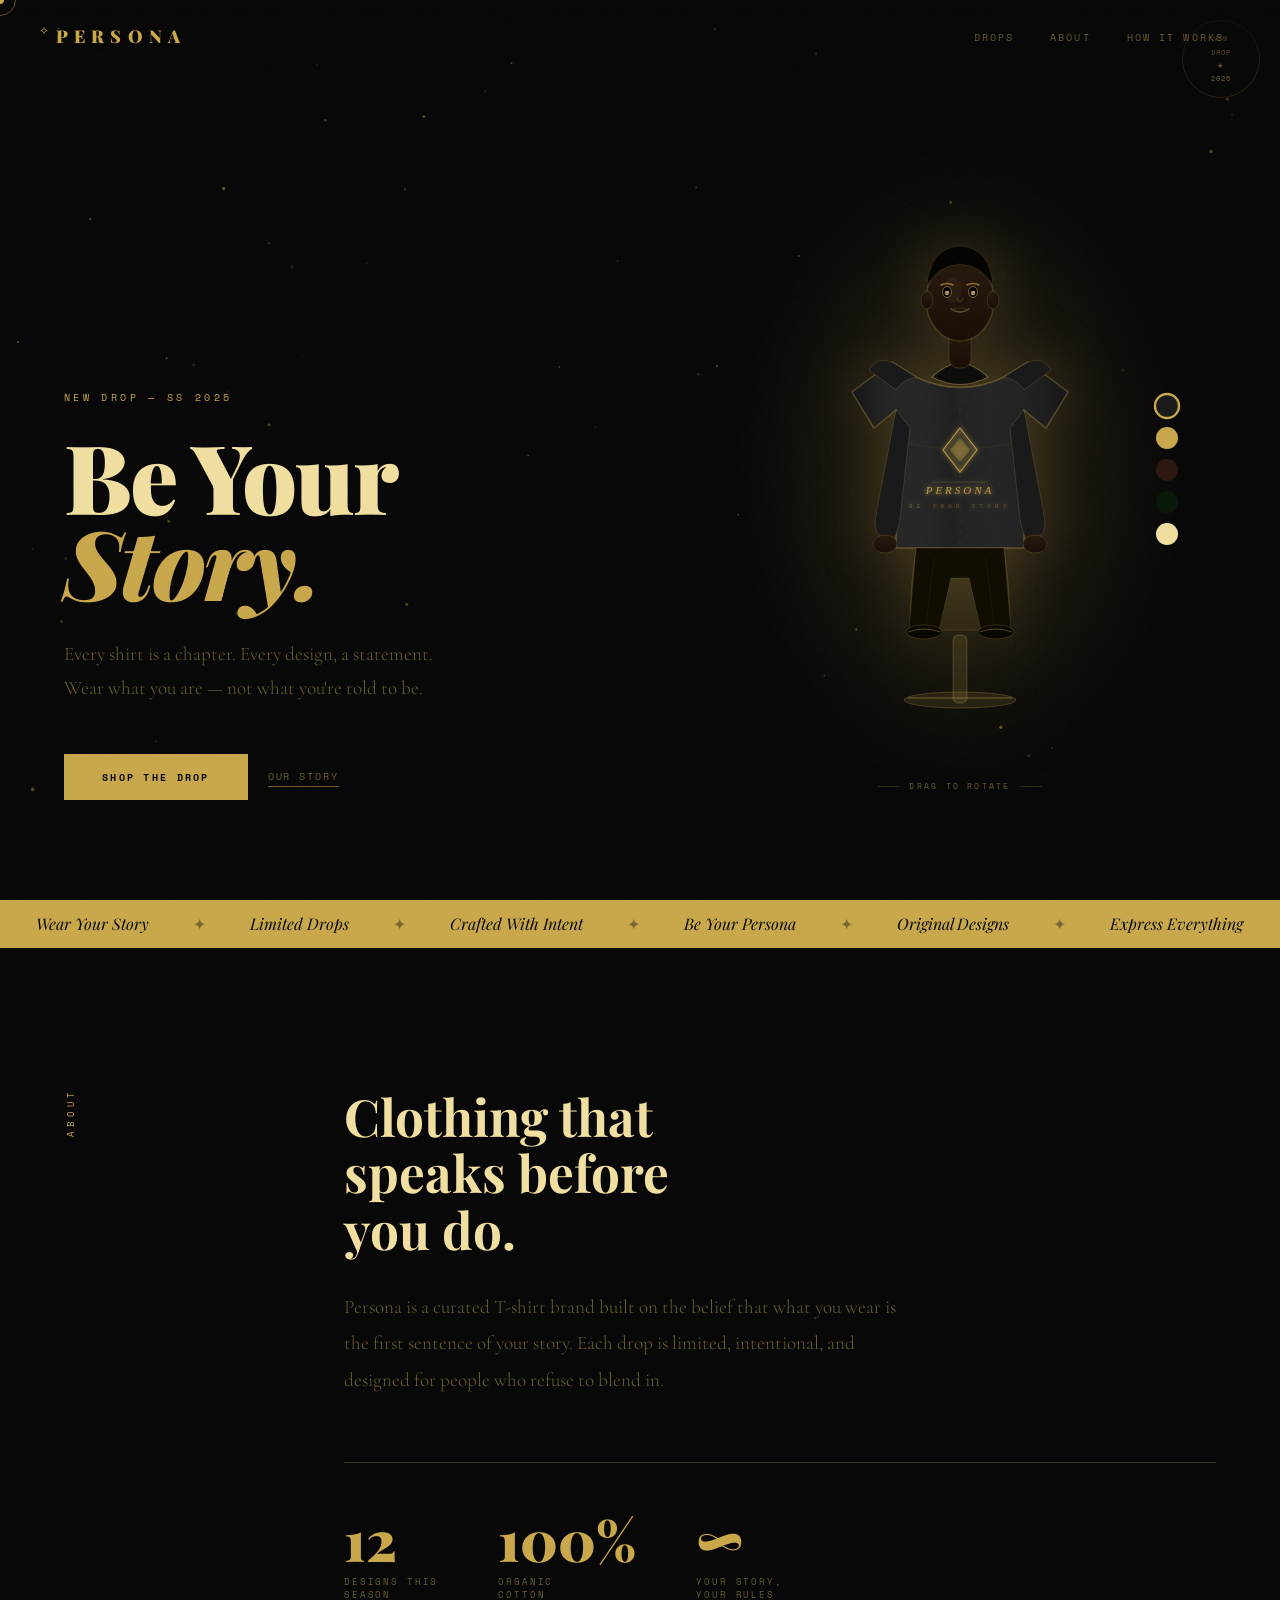
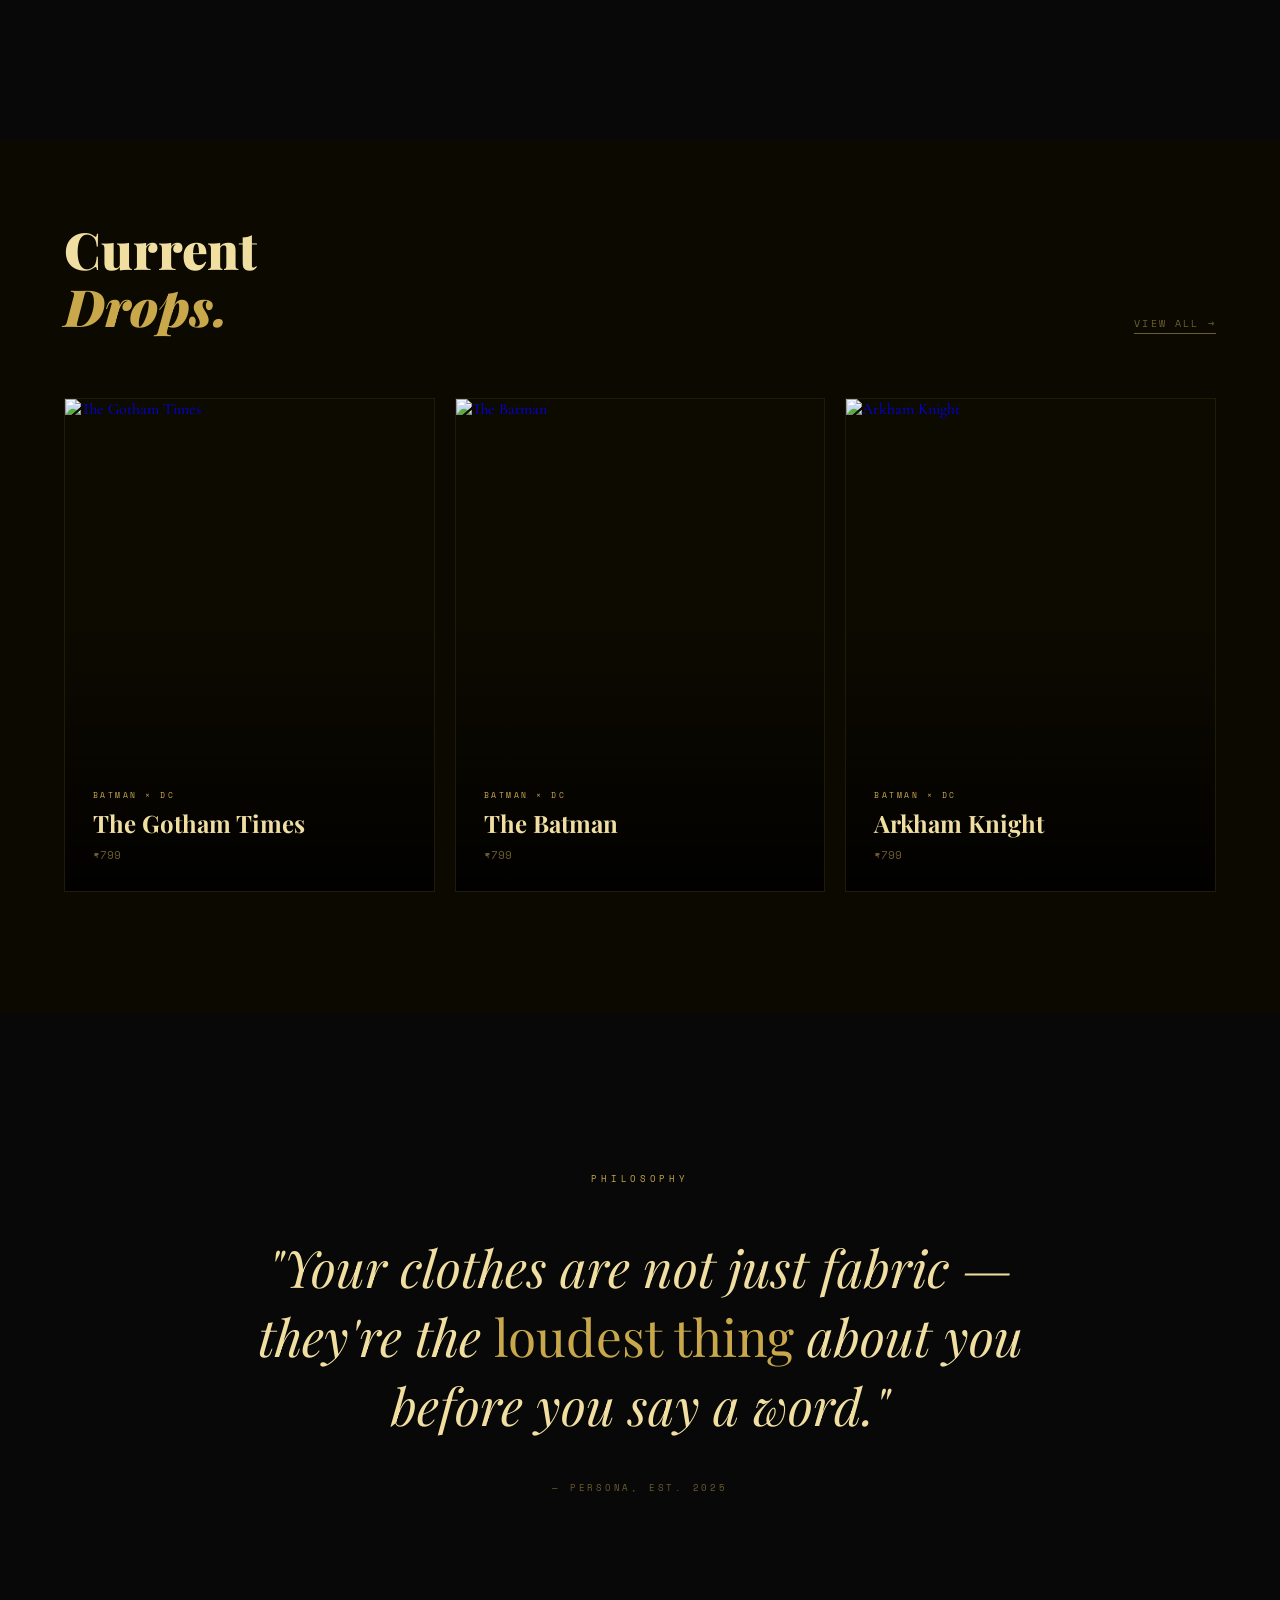
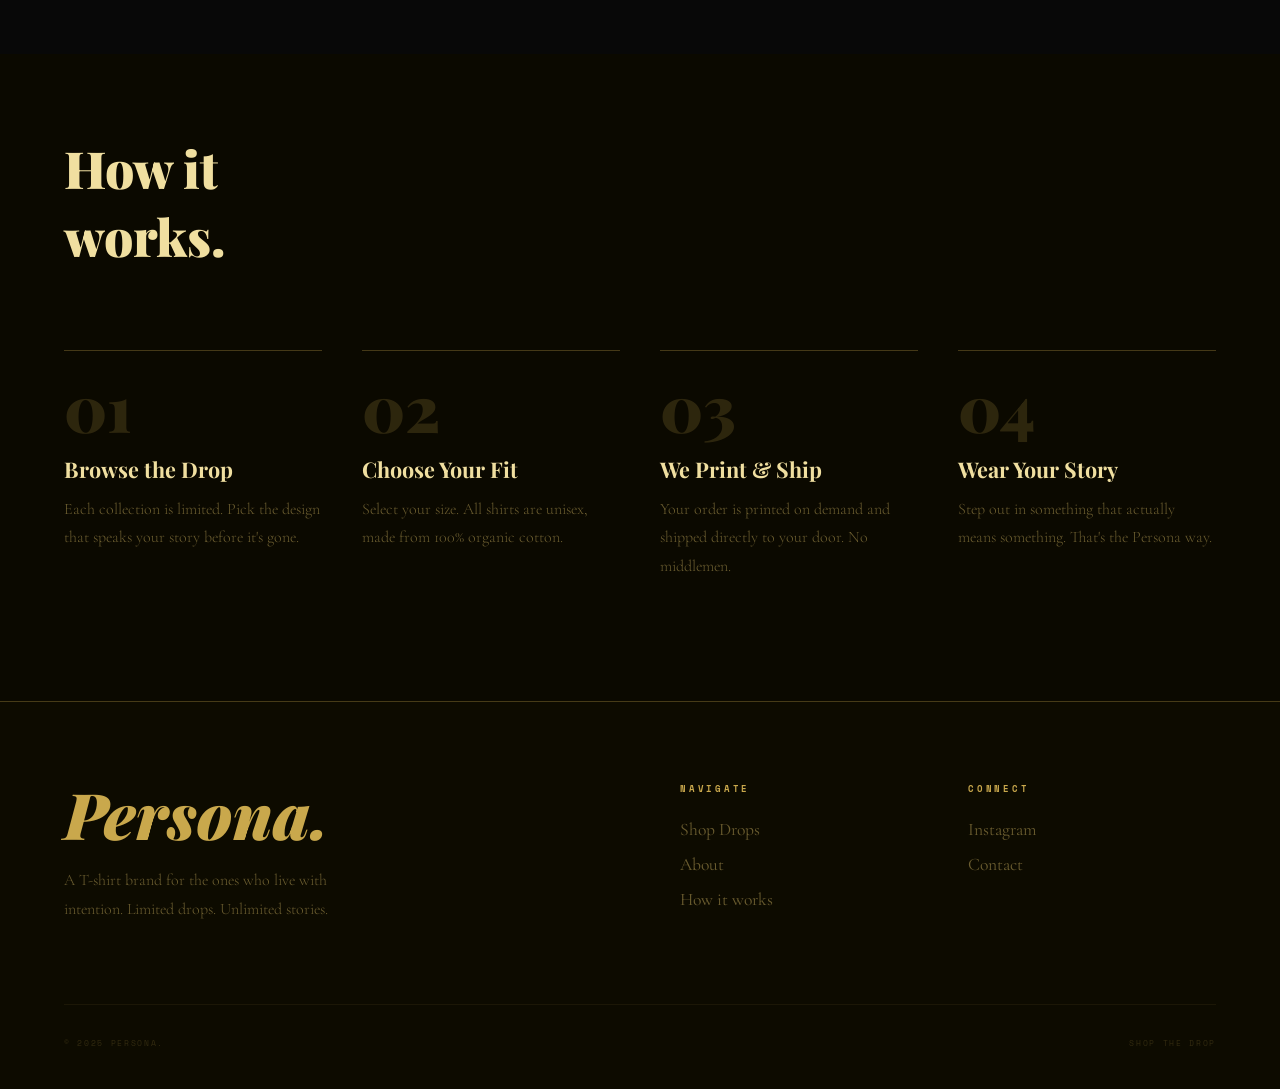
==== index.html @ 8d4aa8e0 "Add files via upload" ====
<!DOCTYPE html>
<html lang="en">
<head>
  <meta charset="UTF-8" />
  <meta name="viewport" content="width=device-width, initial-scale=1.0"/>
  <title>PERSONA — Wear Your Story</title>
  <link href="https://fonts.googleapis.com/css2?family=Playfair+Display:ital,wght@0,400;0,700;0,900;1,400&family=Cormorant+Garamond:wght@300;400;600&family=Space+Mono:wght@400;700&display=swap" rel="stylesheet"/>
  <style>
    *, *::before, *::after { margin: 0; padding: 0; box-sizing: border-box; }
    :root {
      --black: #080808;
      --deep: #0d0b00;
      --gold: #c9a84c;
      --gold-light: #e8c96a;
      --gold-dim: rgba(201,168,76,0.3);
      --gold-faint: rgba(201,168,76,0.08);
      --muted: #6b5d2f;
      --cream: #f0dfa0;
    }
    html { scroll-behavior: smooth; }
    body {
      background: var(--black);
      color: var(--cream);
      font-family: 'Cormorant Garamond', serif;
      overflow-x: hidden;
      cursor: none;
    }
    #cursor-dot {
      width: 8px; height: 8px;
      background: var(--gold);
      border-radius: 50%;
      position: fixed;
      pointer-events: none;
      z-index: 9999;
      transform: translate(-50%,-50%);
      transition: width .2s, height .2s;
    }
    #cursor-ring {
      width: 32px; height: 32px;
      border: 1.5px solid var(--gold);
      border-radius: 50%;
      position: fixed;
      pointer-events: none;
      z-index: 9998;
      transform: translate(-50%,-50%);
      opacity: 0.45;
      transition: width .3s, height .3s, opacity .3s;
    }
    body.hovering #cursor-dot { width: 14px; height: 14px; background: var(--gold-light); }
    body.hovering #cursor-ring { width: 52px; height: 52px; opacity: 0.2; }

    .trail-particle {
      position: fixed;
      pointer-events: none;
      z-index: 9990;
      transform: translate(-50%,-50%);
      animation: trailFade 0.7s ease forwards;
      line-height: 1;
    }
    @keyframes trailFade {
      0%   { opacity:.8; transform:translate(-50%,-50%) scale(1); }
      100% { opacity:0;  transform:translate(-50%,-50%) scale(0.2) translateY(-18px); }
    }
    .cursor-follower {
      position: fixed;
      pointer-events: none;
      z-index: 9985;
      transform: translate(-50%,-50%);
      animation: floatEmoji 3s ease-in-out infinite;
      color: var(--gold);
      line-height: 1;
    }
    @keyframes floatEmoji {
      0%,100% { transform:translate(-50%,-50%) rotate(-12deg) scale(1); }
      50%      { transform:translate(-50%,-50%) rotate(12deg) scale(1.2); }
    }
    body::after {
      content:'';
      position:fixed; inset:0;
      background-image:url("data:image/svg+xml,%3Csvg viewBox='0 0 256 256' xmlns='http://www.w3.org/2000/svg'%3E%3Cfilter id='n'%3E%3CfeTurbulence type='fractalNoise' baseFrequency='0.85' numOctaves='4' stitchTiles='stitch'/%3E%3C/filter%3E%3Crect width='100%25' height='100%25' filter='url(%23n)' opacity='0.04'/%3E%3C/svg%3E");
      pointer-events:none; z-index:200; opacity:.35;
    }
    nav {
      position:fixed; top:0; left:0; right:0; z-index:500;
      padding:24px 56px;
      display:flex; justify-content:space-between; align-items:center;
      background:linear-gradient(to bottom,rgba(8,8,8,.95),transparent);
    }
    .nav-logo {
      font-family:'Playfair Display',serif;
      font-size:1.1rem; font-weight:900;
      letter-spacing:.35em; text-transform:uppercase;
      color:var(--gold); text-decoration:none;
    }
    .nav-links { display:flex; gap:36px; list-style:none; }
    .nav-links a {
      font-family:'Space Mono',monospace;
      font-size:.6rem; letter-spacing:.22em; text-transform:uppercase;
      color:var(--muted); text-decoration:none; transition:color .2s;
    }
    .nav-links a:hover { color:var(--gold); }

    .hero {
      min-height:100vh;
      display:grid; grid-template-columns:1fr 1fr;
      position:relative; overflow:hidden;
    }
    .hero-bg { position:absolute; inset:0; z-index:0; overflow:hidden; }
    .hero-bg canvas { position:absolute; inset:0; }
    .hero-left {
      display:flex; flex-direction:column; justify-content:flex-end;
      padding:140px 64px 100px; position:relative; z-index:2;
    }
    .hero-eyebrow {
      font-family:'Space Mono',monospace;
      font-size:.6rem; letter-spacing:.35em; text-transform:uppercase;
      color:var(--gold); margin-bottom:28px;
      opacity:0; animation:fadeUp .8s .3s forwards;
    }
    .hero-title {
      font-family:'Playfair Display',serif;
      font-size:clamp(3.5rem,7.5vw,9rem); font-weight:900;
      line-height:.9; letter-spacing:-.02em; color:var(--cream);
      opacity:0; animation:fadeUp .9s .5s forwards;
    }
    .hero-title em { font-style:italic; color:var(--gold); display:block; }
    .hero-sub {
      font-size:1.2rem; font-weight:300; color:var(--muted);
      margin-top:32px; max-width:380px; line-height:1.8;
      opacity:0; animation:fadeUp .9s .7s forwards;
    }
    .hero-cta {
      margin-top:48px; display:flex; gap:20px; align-items:center;
      opacity:0; animation:fadeUp .9s .9s forwards;
    }
    .btn-primary {
      background:var(--gold); color:var(--black);
      padding:15px 38px;
      font-family:'Space Mono',monospace;
      font-size:.65rem; letter-spacing:.22em; text-transform:uppercase;
      text-decoration:none; font-weight:700;
      transition:background .3s, transform .2s, box-shadow .3s;
    }
    .btn-primary:hover { background:var(--gold-light); transform:translateY(-3px); box-shadow:0 12px 40px rgba(201,168,76,.35); }
    .btn-ghost {
      font-family:'Space Mono',monospace;
      font-size:.65rem; letter-spacing:.18em; text-transform:uppercase;
      color:var(--muted); text-decoration:none;
      border-bottom:1px solid var(--muted); padding-bottom:2px;
      transition:color .2s, border-color .2s;
    }
    .btn-ghost:hover { color:var(--gold); border-color:var(--gold); }

    .hero-right {
      position:relative; display:flex; align-items:center; justify-content:center;
      z-index:2; padding:100px 40px 60px;
    }
    .mannequin-wrapper {
      position:relative; width:340px; height:540px;
      display:flex; align-items:center; justify-content:center;
    }
    .mannequin-glow {
      position:absolute; inset:-60px;
      background:radial-gradient(ellipse at center,rgba(201,168,76,.18) 0%,transparent 70%);
      pointer-events:none;
    }
    .mannequin-hint {
      position:absolute; bottom:-52px; left:50%;
      transform:translateX(-50%);
      font-family:'Space Mono',monospace;
      font-size:.5rem; letter-spacing:.28em; text-transform:uppercase;
      color:var(--muted); white-space:nowrap;
      display:flex; align-items:center; gap:10px;
    }
    .mannequin-hint::before,.mannequin-hint::after {
      content:''; width:22px; height:1px; background:var(--muted); opacity:.4;
    }
    #mannequin-3d {
      width:100%; height:100%;
      display:flex; align-items:center; justify-content:center;
      cursor:grab; user-select:none;
    }
    #mannequin-3d:active { cursor:grabbing; }
    #mannequin-svg {
      width:280px; height:480px;
      filter:drop-shadow(0 0 30px rgba(201,168,76,.22));
      transition:filter .3s;
    }
    #mannequin-3d:hover #mannequin-svg { filter:drop-shadow(0 0 55px rgba(201,168,76,.5)); }
    .shirt-colors {
      position:absolute; right:-48px; top:50%;
      transform:translateY(-50%);
      display:flex; flex-direction:column; gap:10px;
    }
    .shirt-swatch {
      width:22px; height:22px; border-radius:50%;
      border:2px solid transparent;
      cursor:none; transition:border-color .2s, transform .2s;
    }
    .shirt-swatch.active { border-color:var(--gold); transform:scale(1.2); }
    .shirt-swatch:hover { transform:scale(1.15); }
    .design-badge {
      position:absolute; top:20px; right:20px;
      width:78px; height:78px;
      border:1px solid var(--gold-dim); border-radius:50%;
      display:flex; align-items:center; justify-content:center;
      flex-direction:column; text-align:center;
      animation:spin 22s linear infinite; opacity:.55;
    }
    .design-badge span {
      font-family:'Space Mono',monospace;
      font-size:.42rem; letter-spacing:.15em; text-transform:uppercase;
      color:var(--gold); line-height:2;
    }
    @keyframes spin { from{transform:rotate(0)} to{transform:rotate(360deg)} }

    .marquee-wrap { background:var(--gold); padding:13px 0; overflow:hidden; white-space:nowrap; }
    .marquee-track { display:inline-flex; animation:marquee 20s linear infinite; }
    .marquee-track span { font-family:'Playfair Display',serif; font-size:1rem; font-style:italic; color:var(--black); padding:0 36px; }
    .marquee-track .dot { font-style:normal; opacity:.4; padding:0 8px; }
    @keyframes marquee { from{transform:translateX(0)} to{transform:translateX(-50%)} }

    .about {
      padding:140px 64px; max-width:1400px; margin:0 auto;
      display:grid; grid-template-columns:200px 1fr; gap:80px; align-items:start;
    }
    .section-label {
      font-family:'Space Mono',monospace; font-size:.58rem;
      letter-spacing:.4em; text-transform:uppercase; color:var(--gold);
      writing-mode:vertical-rl; transform:rotate(180deg);
    }
    .about-content h2 {
      font-family:'Playfair Display',serif;
      font-size:clamp(2.5rem,4vw,4.5rem); font-weight:700;
      line-height:1.1; margin-bottom:32px; color:var(--cream);
    }
    .about-content p { font-size:1.2rem; font-weight:300; line-height:1.9; color:var(--muted); max-width:580px; }
    .about-stats {
      display:flex; gap:60px; margin-top:64px; padding-top:48px;
      border-top:1px solid var(--gold-dim);
    }
    .stat-num { font-family:'Playfair Display',serif; font-size:3.5rem; font-weight:900; color:var(--gold); line-height:1; }
    .stat-label { font-family:'Space Mono',monospace; font-size:.58rem; letter-spacing:.2em; text-transform:uppercase; color:var(--muted); margin-top:8px; }

    .drops { padding:80px 64px 120px; background:#0b0900; }
    .drops-header {
      display:flex; justify-content:space-between; align-items:flex-end;
      margin-bottom:64px; max-width:1400px; margin-left:auto; margin-right:auto;
    }
    .drops-header h2 { font-family:'Playfair Display',serif; font-size:clamp(2rem,4vw,4rem); font-weight:900; color:var(--cream); line-height:1.1; }
    .drops-header h2 em { font-style:italic; color:var(--gold); }
    .drops-header a {
      font-family:'Space Mono',monospace; font-size:.62rem; letter-spacing:.22em; text-transform:uppercase;
      color:var(--muted); text-decoration:none; border-bottom:1px solid var(--muted);
      padding-bottom:2px; white-space:nowrap; transition:color .2s, border-color .2s;
    }
    .drops-header a:hover { color:var(--gold); border-color:var(--gold); }
    .drops-grid { display:grid; grid-template-columns:repeat(3,1fr); gap:20px; max-width:1400px; margin:0 auto; }
    .drop-card {
      position:relative; aspect-ratio:3/4; overflow:hidden;
      background:#0d0a00; border:1px solid rgba(201,168,76,.1); transition:border-color .3s;
    }
    .drop-card:hover { border-color:rgba(201,168,76,.4); }
    .drop-card-bg { position:absolute; inset:0; display:flex; align-items:center; justify-content:center; transition:transform .6s cubic-bezier(.25,.46,.45,.94); }
    .drop-card:hover .drop-card-bg { transform:scale(1.06); }
    .drop-overlay { position:absolute; inset:0; background:linear-gradient(to top,rgba(0,0,0,.9) 0%,transparent 55%); }
    .drop-info { position:absolute; bottom:0; left:0; right:0; padding:28px; }
    .drop-tag { font-family:'Space Mono',monospace; font-size:.52rem; letter-spacing:.3em; text-transform:uppercase; color:var(--gold); margin-bottom:8px; }
    .drop-name { font-family:'Playfair Display',serif; font-size:1.5rem; font-weight:700; color:var(--cream); line-height:1.2; }
    .drop-price { font-family:'Space Mono',monospace; font-size:.7rem; color:var(--muted); margin-top:8px; }

    .philosophy { padding:160px 64px; text-align:center; max-width:900px; margin:0 auto; }
    .philosophy .section-label { writing-mode:horizontal-tb; transform:none; display:block; margin:0 auto 48px; }
    .philosophy blockquote { font-family:'Playfair Display',serif; font-size:clamp(2rem,4vw,3.5rem); font-weight:400; font-style:italic; line-height:1.35; color:var(--cream); }
    .philosophy blockquote em { font-style:normal; color:var(--gold); }
    .philosophy cite { display:block; margin-top:40px; font-family:'Space Mono',monospace; font-size:.58rem; letter-spacing:.3em; text-transform:uppercase; color:var(--muted); font-style:normal; }

    .how { padding:80px 64px 120px; background:#0b0900; }
    .how-header { max-width:1400px; margin:0 auto 80px; }
    .how-header h2 { font-family:'Playfair Display',serif; font-size:clamp(2rem,4vw,4rem); font-weight:900; color:var(--cream); }
    .how-steps { display:grid; grid-template-columns:repeat(4,1fr); gap:40px; max-width:1400px; margin:0 auto; }
    .step { padding-top:24px; border-top:1px solid var(--gold-dim); }
    .step-num { font-family:'Playfair Display',serif; font-size:4rem; font-weight:900; color:var(--gold); opacity:.18; line-height:1; margin-bottom:16px; }
    .step-title { font-family:'Playfair Display',serif; font-size:1.35rem; font-weight:700; margin-bottom:12px; color:var(--cream); }
    .step-desc { font-size:1rem; font-weight:300; color:var(--muted); line-height:1.8; }

    footer { background:var(--deep); padding:80px 64px 40px; border-top:1px solid var(--gold-dim); }
    .footer-top { display:grid; grid-template-columns:1fr 1fr; gap:80px; max-width:1400px; margin:0 auto; padding-bottom:80px; border-bottom:1px solid rgba(201,168,76,.08); }
    .footer-brand h3 { font-family:'Playfair Display',serif; font-size:clamp(2.5rem,5vw,5rem); font-weight:900; font-style:italic; color:var(--gold); line-height:1; }
    .footer-brand p { font-size:1rem; font-weight:300; color:var(--muted); margin-top:20px; max-width:320px; line-height:1.8; }
    .footer-links h4 { font-family:'Space Mono',monospace; font-size:.58rem; letter-spacing:.3em; text-transform:uppercase; color:var(--gold); margin-bottom:24px; }
    .footer-links ul { list-style:none; }
    .footer-links li { margin-bottom:14px; }
    .footer-links a { font-family:'Cormorant Garamond',serif; font-size:1.1rem; color:var(--muted); text-decoration:none; transition:color .2s; }
    .footer-links a:hover { color:var(--gold); }
    .footer-bottom { max-width:1400px; margin:0 auto; padding-top:32px; display:flex; justify-content:space-between; align-items:center; }
    .footer-bottom p { font-family:'Space Mono',monospace; font-size:.52rem; letter-spacing:.2em; color:rgba(201,168,76,.2); text-transform:uppercase; }
    .footer-bottom a { color:rgba(201,168,76,.2); text-decoration:none; transition:color .2s; }
    .footer-bottom a:hover { color:var(--gold); }

    @keyframes fadeUp { from{opacity:0;transform:translateY(30px)} to{opacity:1;transform:translateY(0)} }

    @media(max-width:900px){
      .hero{grid-template-columns:1fr;min-height:auto}
      .hero-left{padding:120px 32px 40px}
      .hero-right{padding:40px 32px 80px}
      nav{padding:20px 32px}
      .nav-links{display:none}
      .about{grid-template-columns:1fr;padding:80px 32px;gap:24px}
      .section-label{writing-mode:horizontal-tb;transform:none;margin-bottom:12px}
      .drops{padding:60px 32px 80px}
      .drops-header{flex-direction:column;align-items:flex-start;gap:20px}
      .drops-grid{grid-template-columns:1fr 1fr}
      .how{padding:60px 32px 80px}
      .how-steps{grid-template-columns:1fr 1fr}
      .philosophy{padding:80px 32px}
      footer{padding:60px 32px 32px}
      .footer-top{grid-template-columns:1fr;gap:48px}
      .about-stats{gap:32px}
      .shirt-colors{right:-35px}
    }
    @media(max-width:600px){
      .drops-grid{grid-template-columns:1fr}
      .how-steps{grid-template-columns:1fr}
    }
  </style>
</head>
<body>

<div id="cursor-dot"></div>
<div id="cursor-ring"></div>
<div class="cursor-follower" id="f1" style="font-size:1rem">✦</div>
<div class="cursor-follower" id="f2" style="font-size:.85rem">★</div>
<div class="cursor-follower" id="f3" style="font-size:1.1rem">◆</div>
<div class="cursor-follower" id="f4" style="font-size:.75rem">✧</div>

<nav>
  <a href="#" class="nav-logo">Persona</a>
  <ul class="nav-links">
    <li><a href="shop.html">Drops</a></li>
    <li><a href="#about">About</a></li>
    <li><a href="#how">How it works</a></li>
  </ul>
</nav>

<section class="hero" id="home">
  <div class="hero-bg"><canvas id="particleCanvas"></canvas></div>
  <div class="hero-left">
    <p class="hero-eyebrow">New Drop — SS 2025</p>
    <h1 class="hero-title">Be Your<br/><em>Story.</em></h1>
    <p class="hero-sub">Every shirt is a chapter. Every design, a statement. Wear what you are — not what you're told to be.</p>
    <div class="hero-cta">
      <a href="shop.html" class="btn-primary">Shop the Drop</a>
      <a href="#about" class="btn-ghost">Our story</a>
    </div>
  </div>

  <div class="hero-right">
    <div class="design-badge"><span>NEW<br/>DROP<br/>★<br/>2025</span></div>
    <div class="mannequin-wrapper">
      <div class="mannequin-glow"></div>
      <div class="shirt-colors" id="shirtColors">
        <div class="shirt-swatch active" style="background:#1a1a1a" data-color="#1a1a1a"></div>
        <div class="shirt-swatch" style="background:#c9a84c" data-color="#c9a84c"></div>
        <div class="shirt-swatch" style="background:#2c1810" data-color="#2c1810"></div>
        <div class="shirt-swatch" style="background:#0a1a0a" data-color="#0a1a0a"></div>
        <div class="shirt-swatch" style="background:#f0dfa0" data-color="#f0dfa0"></div>
      </div>
      <div id="mannequin-3d">
        <svg id="mannequin-svg" viewBox="0 0 280 480" fill="none" xmlns="http://www.w3.org/2000/svg">
          <defs>
            <linearGradient id="bodyShade" x1="0" y1="0" x2="1" y2="0">
              <stop offset="0%" stop-color="rgba(0,0,0,0.35)"/>
              <stop offset="45%" stop-color="rgba(255,255,255,0.04)"/>
              <stop offset="100%" stop-color="rgba(0,0,0,0.28)"/>
            </linearGradient>
            <linearGradient id="skinGrad" x1="0" y1="0" x2="0" y2="1">
              <stop offset="0%" stop-color="#2a1a0e"/>
              <stop offset="100%" stop-color="#1a0e06"/>
            </linearGradient>
            <filter id="glow2">
              <feGaussianBlur stdDeviation="2.5" result="b"/>
              <feMerge><feMergeNode in="b"/><feMergeNode in="SourceGraphic"/></feMerge>
            </filter>
          </defs>

          <!-- Stand -->
          <ellipse cx="140" cy="470" rx="56" ry="8" fill="rgba(201,168,76,.12)" stroke="rgba(201,168,76,.25)" stroke-width="1"/>
          <rect x="133" y="405" width="14" height="68" rx="5" fill="rgba(201,168,76,.15)" stroke="rgba(201,168,76,.25)" stroke-width="1"/>
          <line x1="88" y1="468" x2="192" y2="468" stroke="rgba(201,168,76,.25)" stroke-width="2"/>

          <!-- Hips -->
          <path d="M96 320 Q89 360 91 400 L189 400 Q191 360 184 320 Z" fill="rgba(201,168,76,.05)" stroke="rgba(201,168,76,.18)" stroke-width="1"/>

          <!-- SHIRT body -->
          <path id="shirt-body"
            d="M72 132 L32 162 L54 198 L76 180 L76 318 L204 318 L204 180 L226 198 L248 162 L208 132 L184 147 Q140 168 96 147 Z"
            fill="#1a1a1a" stroke="rgba(201,168,76,.32)" stroke-width="1.5"/>
          <!-- Shade overlay -->
          <path d="M72 132 L32 162 L54 198 L76 180 L76 318 L204 318 L204 180 L226 198 L248 162 L208 132 L184 147 Q140 168 96 147 Z"
            fill="url(#bodyShade)" opacity=".65"/>

          <!-- Shirt seam -->
          <line x1="140" y1="168" x2="140" y2="316" stroke="rgba(201,168,76,.1)" stroke-width="1" stroke-dasharray="4,7"/>
          <path d="M76 210 Q140 228 204 210" stroke="rgba(201,168,76,.08)" stroke-width="1" fill="none"/>

          <!-- PERSONA print design -->
          <g id="shirt-design" filter="url(#glow2)">
            <polygon points="140,198 157,220 140,242 123,220" stroke="rgba(201,168,76,.85)" stroke-width="1.2" fill="rgba(201,168,76,.07)"/>
            <polygon points="140,208 150,220 140,232 130,220" fill="rgba(201,168,76,.28)"/>
            <line x1="112" y1="252" x2="168" y2="252" stroke="rgba(201,168,76,.28)" stroke-width=".8"/>
            <text x="140" y="264" text-anchor="middle" font-family="serif" font-size="11" font-style="italic" fill="rgba(201,168,76,.9)" letter-spacing="3">PERSONA</text>
            <text x="140" y="278" text-anchor="middle" font-family="monospace" font-size="5.5" fill="rgba(201,168,76,.38)" letter-spacing="4.5">BE YOUR STORY</text>
          </g>

          <!-- Collar -->
          <path d="M112 147 Q140 162 168 147 Q155 135 140 132 Q125 135 112 147 Z"
            fill="#0d0d0d" stroke="rgba(201,168,76,.4)" stroke-width="1.2"/>
          <!-- Shoulder seams -->
          <path d="M72 132 Q56 126 49 140 L76 160 Q81 150 96 147 Z" fill="#1a1a1a" stroke="rgba(201,168,76,.18)" stroke-width="1"/>
          <path d="M208 132 Q224 126 231 140 L204 160 Q199 150 184 147 Z" fill="#1a1a1a" stroke="rgba(201,168,76,.18)" stroke-width="1"/>

          <!-- Neck -->
          <rect x="129" y="92" width="22" height="46" rx="9" fill="url(#skinGrad)" stroke="rgba(201,168,76,.18)" stroke-width="1"/>

          <!-- Head -->
          <ellipse cx="140" cy="70" rx="34" ry="41" fill="url(#skinGrad)" stroke="rgba(201,168,76,.22)" stroke-width="1.5"/>
          <ellipse cx="133" cy="60" rx="9" ry="13" fill="rgba(255,255,255,0.035)"/>
          <!-- Eyes -->
          <ellipse cx="127" cy="62" rx="4.5" ry="5.5" fill="#060402" stroke="rgba(201,168,76,.5)" stroke-width="1"/>
          <ellipse cx="153" cy="62" rx="4.5" ry="5.5" fill="#060402" stroke="rgba(201,168,76,.5)" stroke-width="1"/>
          <circle cx="127" cy="63" r="2.2" fill="rgba(201,168,76,.85)"/>
          <circle cx="153" cy="63" r="2.2" fill="rgba(201,168,76,.85)"/>
          <circle cx="128.2" cy="61.8" r=".7" fill="rgba(255,255,255,.5)"/>
          <circle cx="154.2" cy="61.8" r=".7" fill="rgba(255,255,255,.5)"/>
          <!-- Eyebrows -->
          <path d="M121 55 Q127 52 133 55" stroke="rgba(201,168,76,.65)" stroke-width="1.5" fill="none" stroke-linecap="round"/>
          <path d="M147 55 Q153 52 159 55" stroke="rgba(201,168,76,.65)" stroke-width="1.5" fill="none" stroke-linecap="round"/>
          <!-- Nose -->
          <path d="M137 68 Q140 75 143 68" stroke="rgba(201,168,76,.28)" stroke-width="1" fill="none"/>
          <!-- Lips -->
          <path d="M131 79 Q140 85 149 79" stroke="rgba(201,168,76,.45)" stroke-width="1.3" fill="none" stroke-linecap="round"/>
          <path d="M133 79 Q140 77 147 79" stroke="rgba(201,168,76,.2)" stroke-width=".8" fill="none"/>
          <!-- Hair -->
          <path d="M107 56 Q110 18 140 16 Q170 18 173 56 Q163 36 140 34 Q117 36 107 56 Z"
            fill="#060402" stroke="rgba(201,168,76,.12)" stroke-width="1"/>
          <!-- Ears -->
          <ellipse cx="107" cy="70" rx="6" ry="9" fill="url(#skinGrad)" stroke="rgba(201,168,76,.18)" stroke-width="1"/>
          <ellipse cx="173" cy="70" rx="6" ry="9" fill="url(#skinGrad)" stroke="rgba(201,168,76,.18)" stroke-width="1"/>

          <!-- Arms -->
          <path d="M76 180 L56 285 Q53 300 60 306 L74 308 Q78 302 80 288 L90 198 Z"
            fill="#1a1a1a" stroke="rgba(201,168,76,.18)" stroke-width="1"/>
          <ellipse cx="65" cy="314" rx="12" ry="9" fill="url(#skinGrad)" stroke="rgba(201,168,76,.18)" stroke-width="1"/>
          <path d="M204 180 L224 285 Q227 300 220 306 L206 308 Q202 302 200 288 L190 198 Z"
            fill="#1a1a1a" stroke="rgba(201,168,76,.18)" stroke-width="1"/>
          <ellipse cx="215" cy="314" rx="12" ry="9" fill="url(#skinGrad)" stroke="rgba(201,168,76,.18)" stroke-width="1"/>

          <!-- Legs -->
          <path d="M96 318 L89 400 L119 400 L131 348 L149 348 L161 400 L191 400 L184 318 Z"
            fill="#100d00" stroke="rgba(201,168,76,.16)" stroke-width="1"/>
          <line x1="114" y1="328" x2="106" y2="396" stroke="rgba(201,168,76,.08)" stroke-width="1"/>
          <line x1="166" y1="328" x2="174" y2="396" stroke="rgba(201,168,76,.08)" stroke-width="1"/>

          <!-- Shoes -->
          <ellipse cx="104" cy="402" rx="18" ry="7" fill="#080600" stroke="rgba(201,168,76,.22)" stroke-width="1"/>
          <ellipse cx="176" cy="402" rx="18" ry="7" fill="#080600" stroke="rgba(201,168,76,.22)" stroke-width="1"/>
          <path d="M88 402 Q104 396 120 402" stroke="rgba(201,168,76,.38)" stroke-width="1" fill="none"/>
          <path d="M160 402 Q176 396 192 402" stroke="rgba(201,168,76,.38)" stroke-width="1" fill="none"/>
        </svg>
      </div>
      <div class="mannequin-hint">drag to rotate</div>
    </div>
  </div>
</section>

<div class="marquee-wrap">
  <div class="marquee-track">
    <span>Wear Your Story</span><span class="dot">✦</span>
    <span>Limited Drops</span><span class="dot">✦</span>
    <span>Crafted With Intent</span><span class="dot">✦</span>
    <span>Be Your Persona</span><span class="dot">✦</span>
    <span>Original Designs</span><span class="dot">✦</span>
    <span>Express Everything</span><span class="dot">✦</span>
    <span>Wear Your Story</span><span class="dot">✦</span>
    <span>Limited Drops</span><span class="dot">✦</span>
    <span>Crafted With Intent</span><span class="dot">✦</span>
    <span>Be Your Persona</span><span class="dot">✦</span>
    <span>Original Designs</span><span class="dot">✦</span>
    <span>Express Everything</span><span class="dot">✦</span>
  </div>
</div>

<section class="about" id="about">
  <div><div class="section-label">About</div></div>
  <div class="about-content">
    <h2>Clothing that<br/>speaks before<br/>you do.</h2>
    <p>Persona is a curated T-shirt brand built on the belief that what you wear is the first sentence of your story. Each drop is limited, intentional, and designed for people who refuse to blend in.</p>
    <div class="about-stats">
      <div><div class="stat-num">12</div><div class="stat-label">Designs this<br/>season</div></div>
      <div><div class="stat-num">100%</div><div class="stat-label">Organic<br/>cotton</div></div>
      <div><div class="stat-num">∞</div><div class="stat-label">Your story,<br/>your rules</div></div>
    </div>
  </div>
</section>

<section class="drops" id="drops">
  <div class="drops-header">
    <h2>Current<br/><em>Drops.</em></h2>
    <a href="shop.html">View All →</a>
  </div>
  <div class="drops-grid">
    <a class="drop-card" href="shop.html" style="text-decoration:none;display:block;">
      <div class="drop-card-bg">
        <img src="images/img_01.png" alt="The Gotham Times" style="width:100%;height:100%;object-fit:cover;"/>
      </div>
      <div class="drop-overlay"></div>
      <div class="drop-info"><p class="drop-tag">Batman × DC</p><h3 class="drop-name">The Gotham Times</h3><p class="drop-price">₹799</p></div>
    </a>
    <a class="drop-card" href="shop.html" style="text-decoration:none;display:block;">
      <div class="drop-card-bg">
        <img src="images/img_02.png" alt="The Batman" style="width:100%;height:100%;object-fit:cover;"/>
      </div>
      <div class="drop-overlay"></div>
      <div class="drop-info"><p class="drop-tag">Batman × DC</p><h3 class="drop-name">The Batman</h3><p class="drop-price">₹799</p></div>
    </a>
    <a class="drop-card" href="shop.html" style="text-decoration:none;display:block;">
      <div class="drop-card-bg">
        <img src="images/img_03.png" alt="Arkham Knight" style="width:100%;height:100%;object-fit:cover;"/>
      </div>
      <div class="drop-overlay"></div>
      <div class="drop-info"><p class="drop-tag">Batman × DC</p><h3 class="drop-name">Arkham Knight</h3><p class="drop-price">₹799</p></div>
    </a>
  </div>
</section>

<section class="philosophy">
  <span class="section-label">Philosophy</span>
  <blockquote>"Your clothes are not just fabric —<br/>they're the <em>loudest thing</em> about you<br/>before you say a word."</blockquote>
  <cite>— Persona, est. 2025</cite>
</section>

<section class="how" id="how">
  <div class="how-header"><h2>How it<br/>works.</h2></div>
  <div class="how-steps">
    <div class="step"><div class="step-num">01</div><h3 class="step-title">Browse the Drop</h3><p class="step-desc">Each collection is limited. Pick the design that speaks your story before it's gone.</p></div>
    <div class="step"><div class="step-num">02</div><h3 class="step-title">Choose Your Fit</h3><p class="step-desc">Select your size. All shirts are unisex, made from 100% organic cotton.</p></div>
    <div class="step"><div class="step-num">03</div><h3 class="step-title">We Print & Ship</h3><p class="step-desc">Your order is printed on demand and shipped directly to your door. No middlemen.</p></div>
    <div class="step"><div class="step-num">04</div><h3 class="step-title">Wear Your Story</h3><p class="step-desc">Step out in something that actually means something. That's the Persona way.</p></div>
  </div>
</section>

<footer>
  <div class="footer-top">
    <div class="footer-brand">
      <h3>Persona.</h3>
      <p>A T-shirt brand for the ones who live with intention. Limited drops. Unlimited stories.</p>
    </div>
    <div style="display:grid;grid-template-columns:1fr 1fr;gap:40px">
      <div class="footer-links">
        <h4>Navigate</h4>
        <ul>
          <li><a href="shop.html">Shop Drops</a></li>
          <li><a href="#about">About</a></li>
          <li><a href="#how">How it works</a></li>
        </ul>
      </div>
      <div class="footer-links">
        <h4>Connect</h4>
        <ul>
          <li><a href="#">Instagram</a></li>
          <li><a href="#">Contact</a></li>
        </ul>
      </div>
    </div>
  </div>
  <div class="footer-bottom">
    <p>© 2025 Persona.</p>
    <p><a href="shop.html">Shop the Drop</a></p>
  </div>
</footer>

<script>
/* CURSOR */
const dot = document.getElementById('cursor-dot');
const ring = document.getElementById('cursor-ring');
let mx=0,my=0,rx=0,ry=0;

document.addEventListener('mousemove',e=>{ mx=e.clientX; my=e.clientY; dot.style.left=mx+'px'; dot.style.top=my+'px'; spawnTrail(mx,my); });
(function ar(){ rx+=(mx-rx)*.1; ry+=(my-ry)*.1; ring.style.left=rx+'px'; ring.style.top=ry+'px'; requestAnimationFrame(ar); })();
document.querySelectorAll('a,button,.drop-card,.shirt-swatch').forEach(el=>{
  el.addEventListener('mouseenter',()=>document.body.classList.add('hovering'));
  el.addEventListener('mouseleave',()=>document.body.classList.remove('hovering'));
});

/* TRAIL */
const SHAPES=['✦','★','◆','✧','◈','⬡'];
let lastTrail=0;
function spawnTrail(x,y){
  const now=Date.now(); if(now-lastTrail<65) return; lastTrail=now;
  const p=document.createElement('div');
  p.className='trail-particle';
  const s=7+Math.random()*9;
  p.style.cssText=`left:${x}px;top:${y}px;font-size:${s}px;color:rgba(201,168,76,${.35+Math.random()*.45})`;
  p.textContent=SHAPES[Math.floor(Math.random()*SHAPES.length)];
  document.body.appendChild(p);
  setTimeout(()=>p.remove(),750);
}

/* FOLLOWERS */
const fData=[
  {el:document.getElementById('f1'),x:0,y:0,lag:.052,ox:-42,oy:-36},
  {el:document.getElementById('f2'),x:0,y:0,lag:.038,ox: 38,oy:-28},
  {el:document.getElementById('f3'),x:0,y:0,lag:.028,ox:-30,oy: 40},
  {el:document.getElementById('f4'),x:0,y:0,lag:.065,ox: 45,oy: 32},
];
(function af(){
  fData.forEach(f=>{
    f.x+=(mx+f.ox-f.x)*f.lag;
    f.y+=(my+f.oy-f.y)*f.lag;
    f.el.style.left=f.x+'px';
    f.el.style.top=f.y+'px';
  });
  requestAnimationFrame(af);
})();

/* PARTICLE CANVAS */
const canvas=document.getElementById('particleCanvas');
const ctx=canvas.getContext('2d');
function rz(){ canvas.width=canvas.parentElement.offsetWidth; canvas.height=canvas.parentElement.offsetHeight; }
rz(); window.addEventListener('resize',rz);
const pts=Array.from({length:55},()=>({
  x:Math.random()*1400,y:Math.random()*800,
  r:.4+Math.random()*1.4,vx:(Math.random()-.5)*.28,vy:(Math.random()-.5)*.28,
  a:Math.random(),da:.002+Math.random()*.005
}));
(function dp(){
  ctx.clearRect(0,0,canvas.width,canvas.height);
  pts.forEach(p=>{
    p.x+=p.vx; p.y+=p.vy; p.a+=p.da;
    if(p.a>1||p.a<0) p.da*=-1;
    if(p.x<0||p.x>canvas.width) p.vx*=-1;
    if(p.y<0||p.y>canvas.height) p.vy*=-1;
    ctx.beginPath(); ctx.arc(p.x,p.y,p.r,0,Math.PI*2);
    ctx.fillStyle=`rgba(201,168,76,${p.a*.48})`; ctx.fill();
  });
  requestAnimationFrame(dp);
})();

/* MANNEQUIN ROTATE */
const m3d=document.getElementById('mannequin-3d');
const mSvg=document.getElementById('mannequin-svg');
const shirtBody=document.getElementById('shirt-body');
const shirtDesign=document.getElementById('shirt-design');
let drag=false,sx=0,angle=0,tAngle=0,vel=0;

m3d.addEventListener('mousedown',e=>{ drag=true; sx=e.clientX; m3d.style.cursor='grabbing'; });
window.addEventListener('mouseup',()=>{ drag=false; m3d.style.cursor='grab'; });
window.addEventListener('mousemove',e=>{
  if(!drag) return;
  const dx=e.clientX-sx; sx=e.clientX; vel=dx; tAngle+=dx*.65;
});
m3d.addEventListener('touchstart',e=>{ drag=true; sx=e.touches[0].clientX; },{passive:true});
window.addEventListener('touchend',()=>{ drag=false; });
window.addEventListener('touchmove',e=>{
  if(!drag) return;
  const dx=e.touches[0].clientX-sx; sx=e.touches[0].clientX; vel=dx; tAngle+=dx*.65;
},{passive:true});

(function am(){
  if(!drag){ vel*=.92; tAngle+=vel; }
  angle+=(tAngle-angle)*.12;
  const rad=angle*Math.PI/180;
  const cosA=Math.cos(rad);
  const scaleX=Math.max(.12,Math.abs(cosA));
  const flip=cosA<0 ? -scaleX : scaleX;
  mSvg.style.transform=`scaleX(${flip})`;
  if(shirtDesign) shirtDesign.style.opacity=scaleX>.38 ? '1':'0';
  requestAnimationFrame(am);
})();

/* SHIRT COLOR */
document.querySelectorAll('.shirt-swatch').forEach(sw=>{
  sw.addEventListener('click',()=>{
    document.querySelectorAll('.shirt-swatch').forEach(s=>s.classList.remove('active'));
    sw.classList.add('active');
    const c=sw.getAttribute('data-color');
    shirtBody.setAttribute('fill',c);
    const lightColors=['#f0dfa0','#c9a84c'];
    const isLight=lightColors.includes(c);
    if(shirtDesign){
      const fill=isLight?'rgba(10,8,0,0.75)':'';
      const stroke=isLight?'rgba(10,8,0,0.5)':'';
      shirtDesign.querySelectorAll('text,polygon,line').forEach(el=>{
        el.style.fill=fill; el.style.stroke=stroke;
      });
    }
  });
});

/* SCROLL REVEAL */
const obs=new IntersectionObserver(es=>es.forEach(e=>{
  if(e.isIntersecting){ e.target.style.opacity='1'; e.target.style.transform='translateY(0)'; }
}),{threshold:.1});
document.querySelectorAll('.step,.drop-card,.about-content,.philosophy blockquote').forEach(el=>{
  el.style.opacity='0'; el.style.transform='translateY(38px)';
  el.style.transition='opacity .7s ease,transform .7s ease';
  obs.observe(el);
});
</script>
</body>
</html>
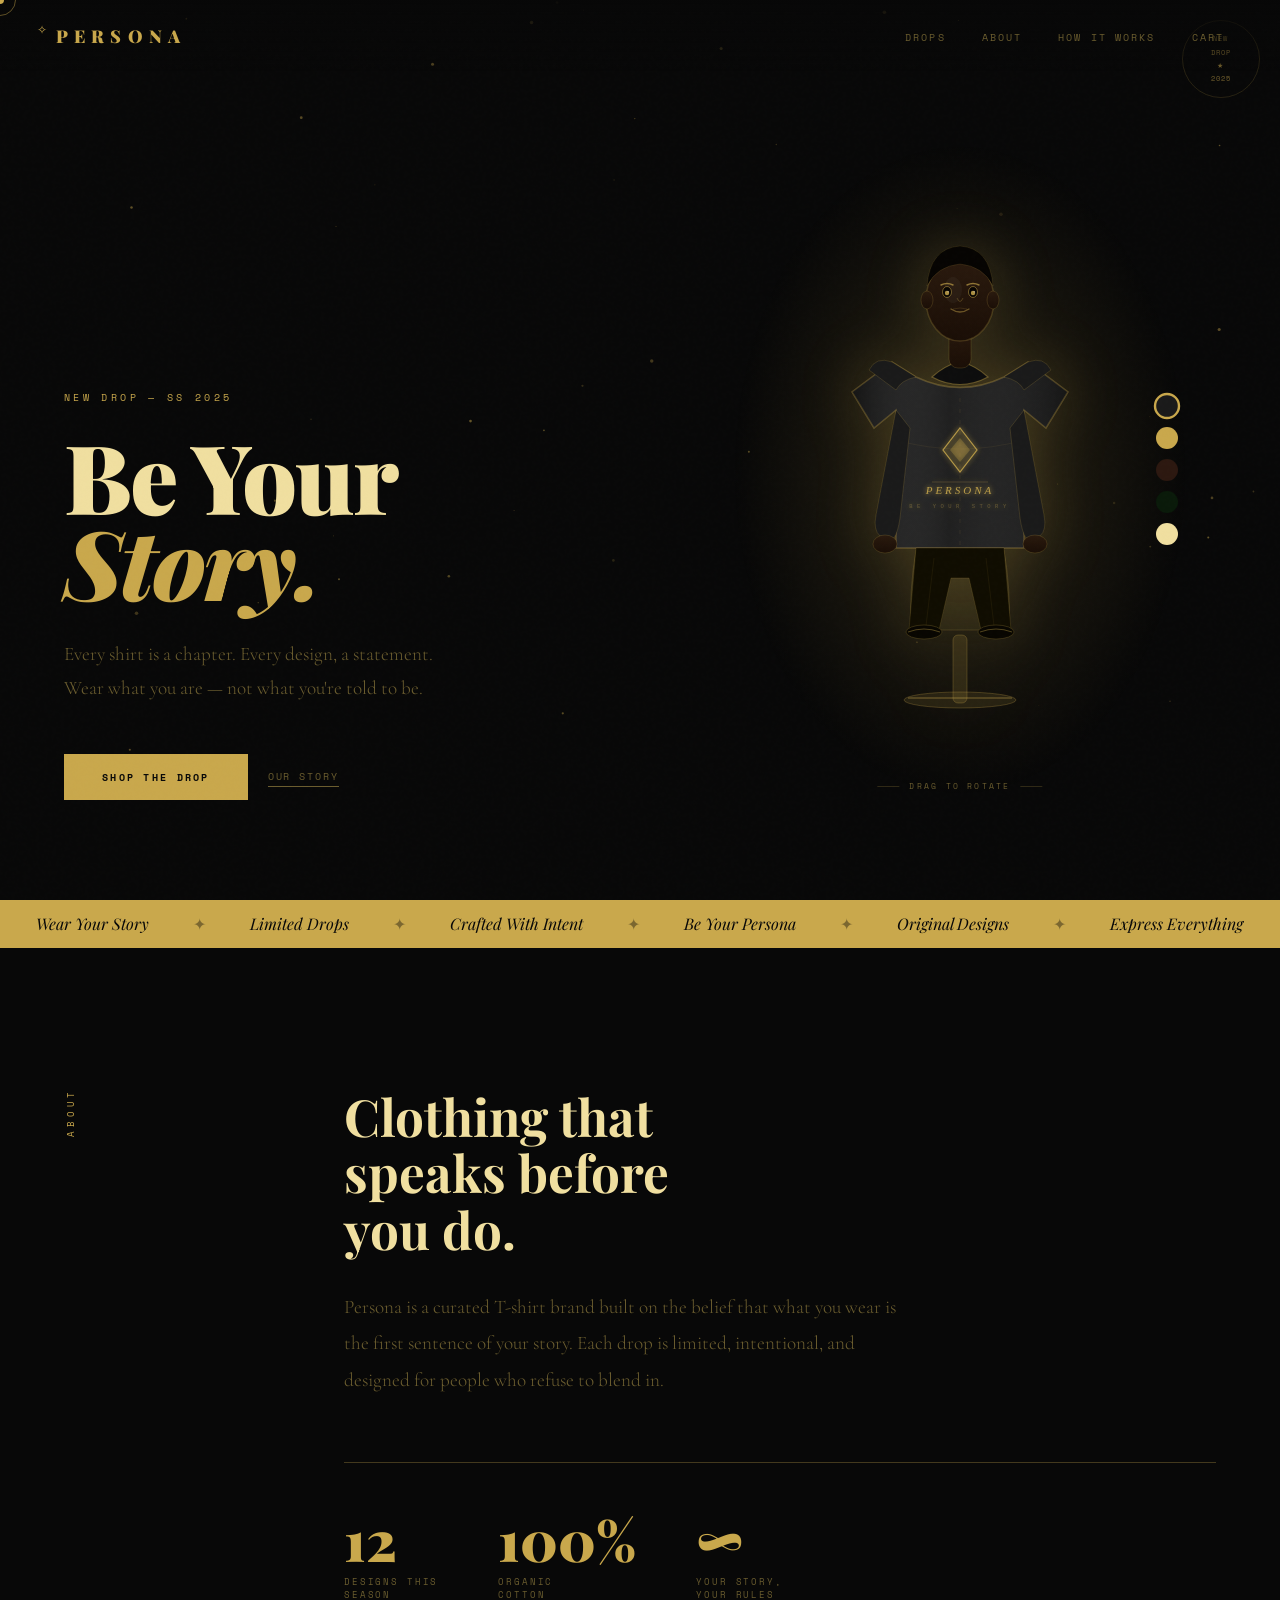
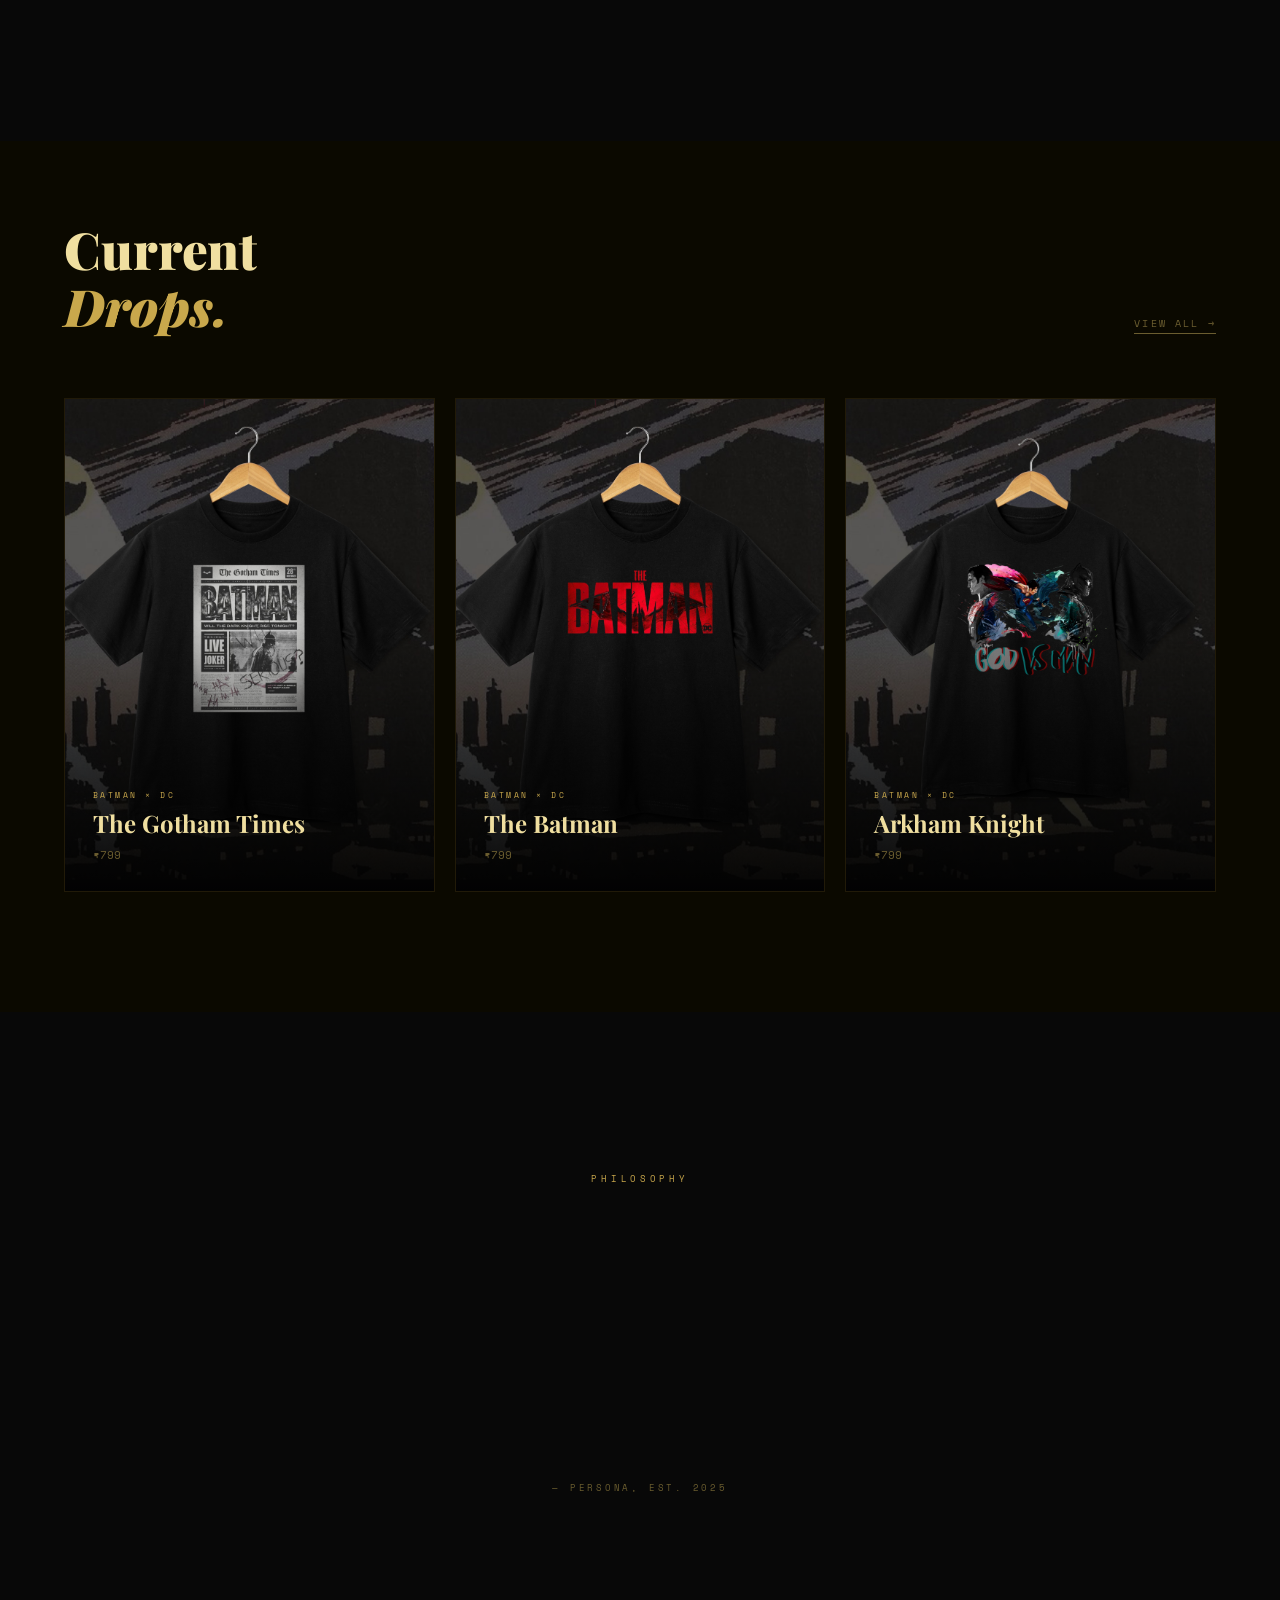
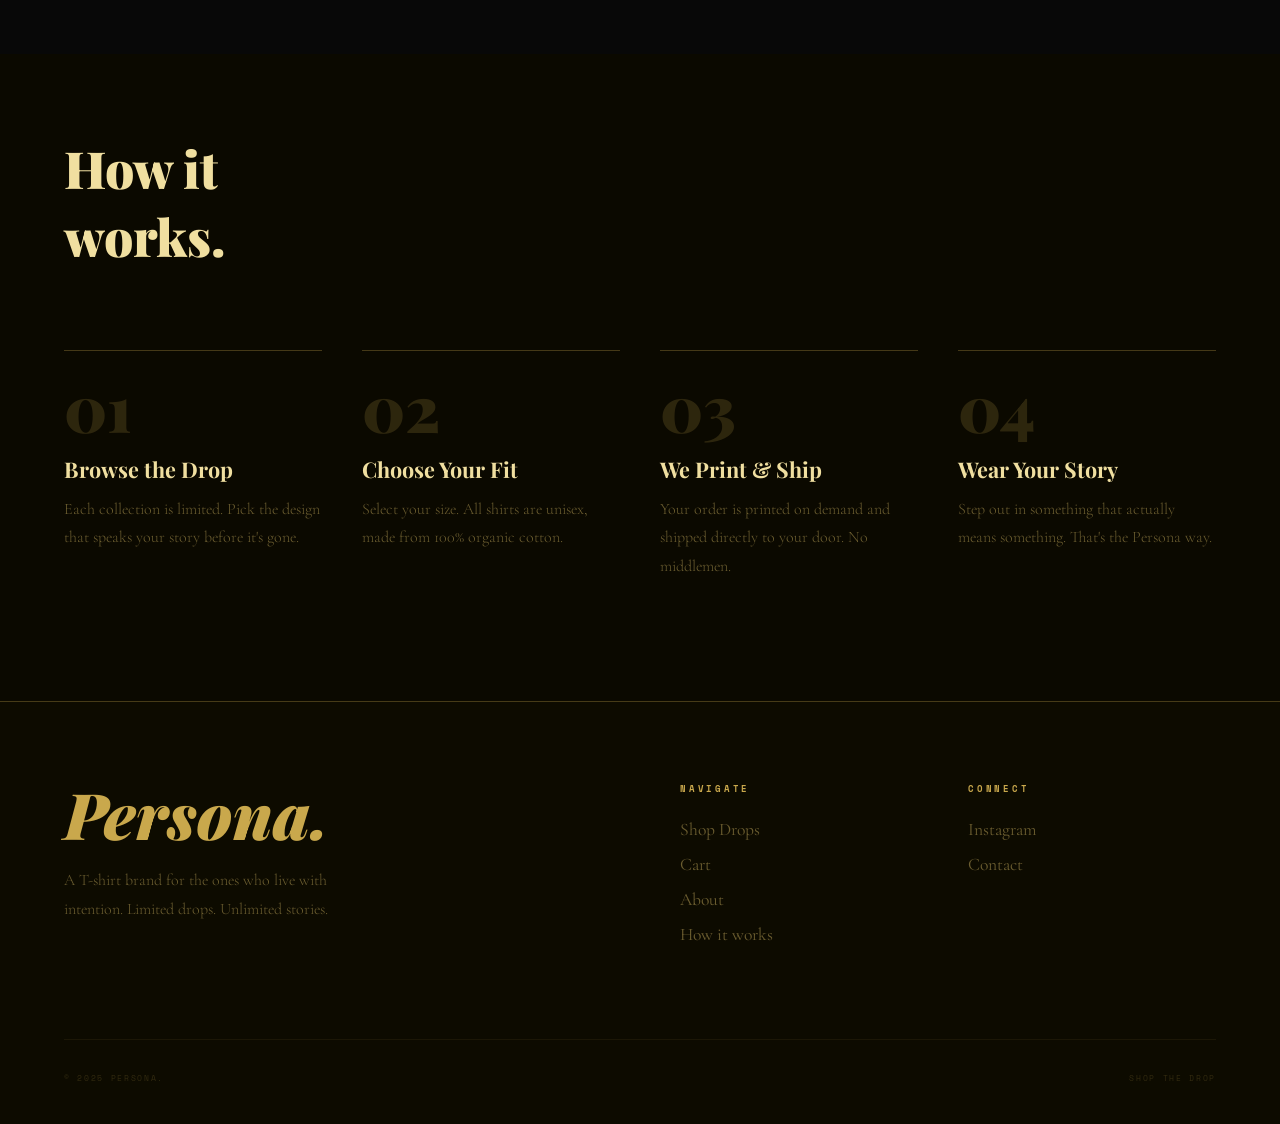
==== commit 3014d0c4: "Add files via upload" ====
--- a/index.html
+++ b/index.html
@@ -340,6 +340,7 @@
     <li><a href="shop.html">Drops</a></li>
     <li><a href="#about">About</a></li>
     <li><a href="#how">How it works</a></li>
+    <li><a href="cart.html">Cart</a></li>
   </ul>
 </nav>
 
@@ -512,21 +513,21 @@
   <div class="drops-grid">
     <a class="drop-card" href="shop.html" style="text-decoration:none;display:block;">
       <div class="drop-card-bg">
-        <img src="images/img_01.png" alt="The Gotham Times" style="width:100%;height:100%;object-fit:cover;"/>
+        <img src="./images/img_01.png" alt="The Gotham Times" style="width:100%;height:100%;object-fit:cover;"/>
       </div>
       <div class="drop-overlay"></div>
       <div class="drop-info"><p class="drop-tag">Batman × DC</p><h3 class="drop-name">The Gotham Times</h3><p class="drop-price">₹799</p></div>
     </a>
     <a class="drop-card" href="shop.html" style="text-decoration:none;display:block;">
       <div class="drop-card-bg">
-        <img src="images/img_02.png" alt="The Batman" style="width:100%;height:100%;object-fit:cover;"/>
+        <img src="./images/img_02.png" alt="The Batman" style="width:100%;height:100%;object-fit:cover;"/>
       </div>
       <div class="drop-overlay"></div>
       <div class="drop-info"><p class="drop-tag">Batman × DC</p><h3 class="drop-name">The Batman</h3><p class="drop-price">₹799</p></div>
     </a>
     <a class="drop-card" href="shop.html" style="text-decoration:none;display:block;">
       <div class="drop-card-bg">
-        <img src="images/img_03.png" alt="Arkham Knight" style="width:100%;height:100%;object-fit:cover;"/>
+        <img src="./images/img_03.png" alt="Arkham Knight" style="width:100%;height:100%;object-fit:cover;"/>
       </div>
       <div class="drop-overlay"></div>
       <div class="drop-info"><p class="drop-tag">Batman × DC</p><h3 class="drop-name">Arkham Knight</h3><p class="drop-price">₹799</p></div>
@@ -561,6 +562,7 @@
         <h4>Navigate</h4>
         <ul>
           <li><a href="shop.html">Shop Drops</a></li>
+          <li><a href="cart.html">Cart</a></li>
           <li><a href="#about">About</a></li>
           <li><a href="#how">How it works</a></li>
         </ul>
